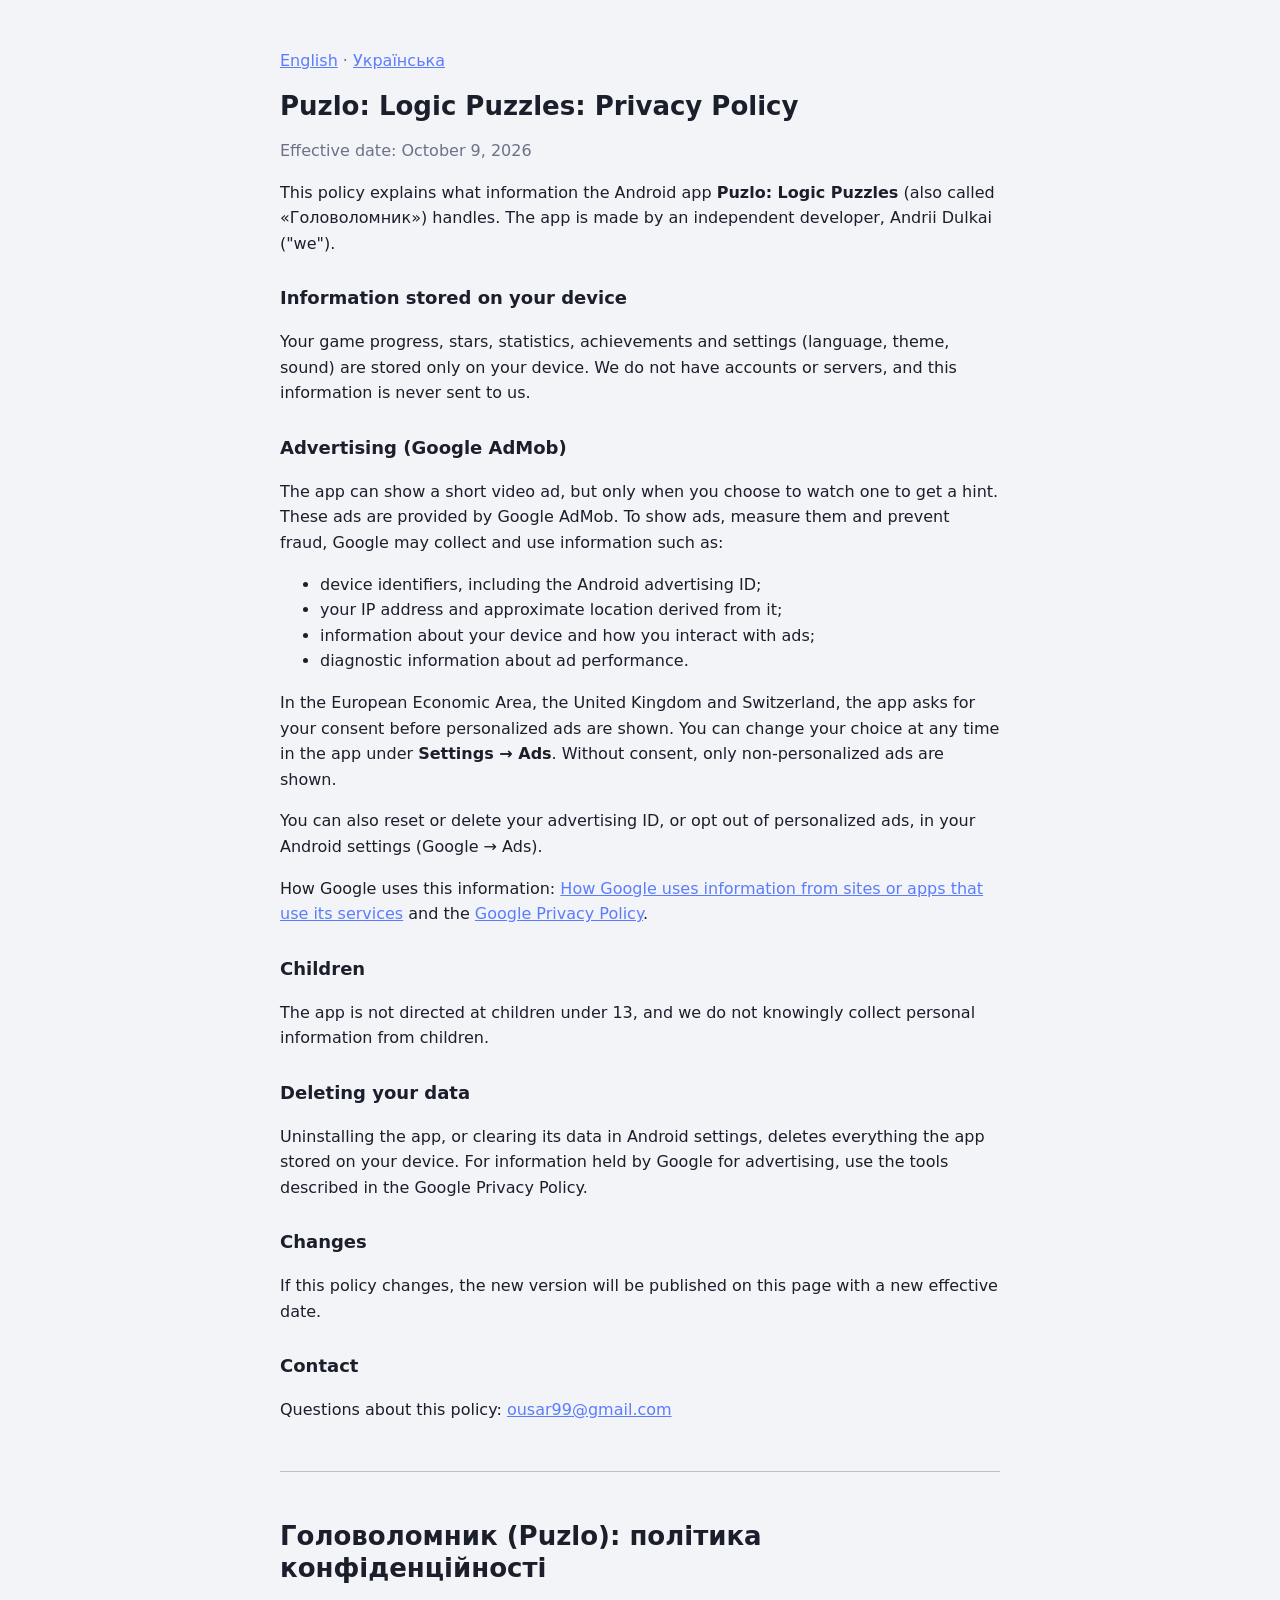
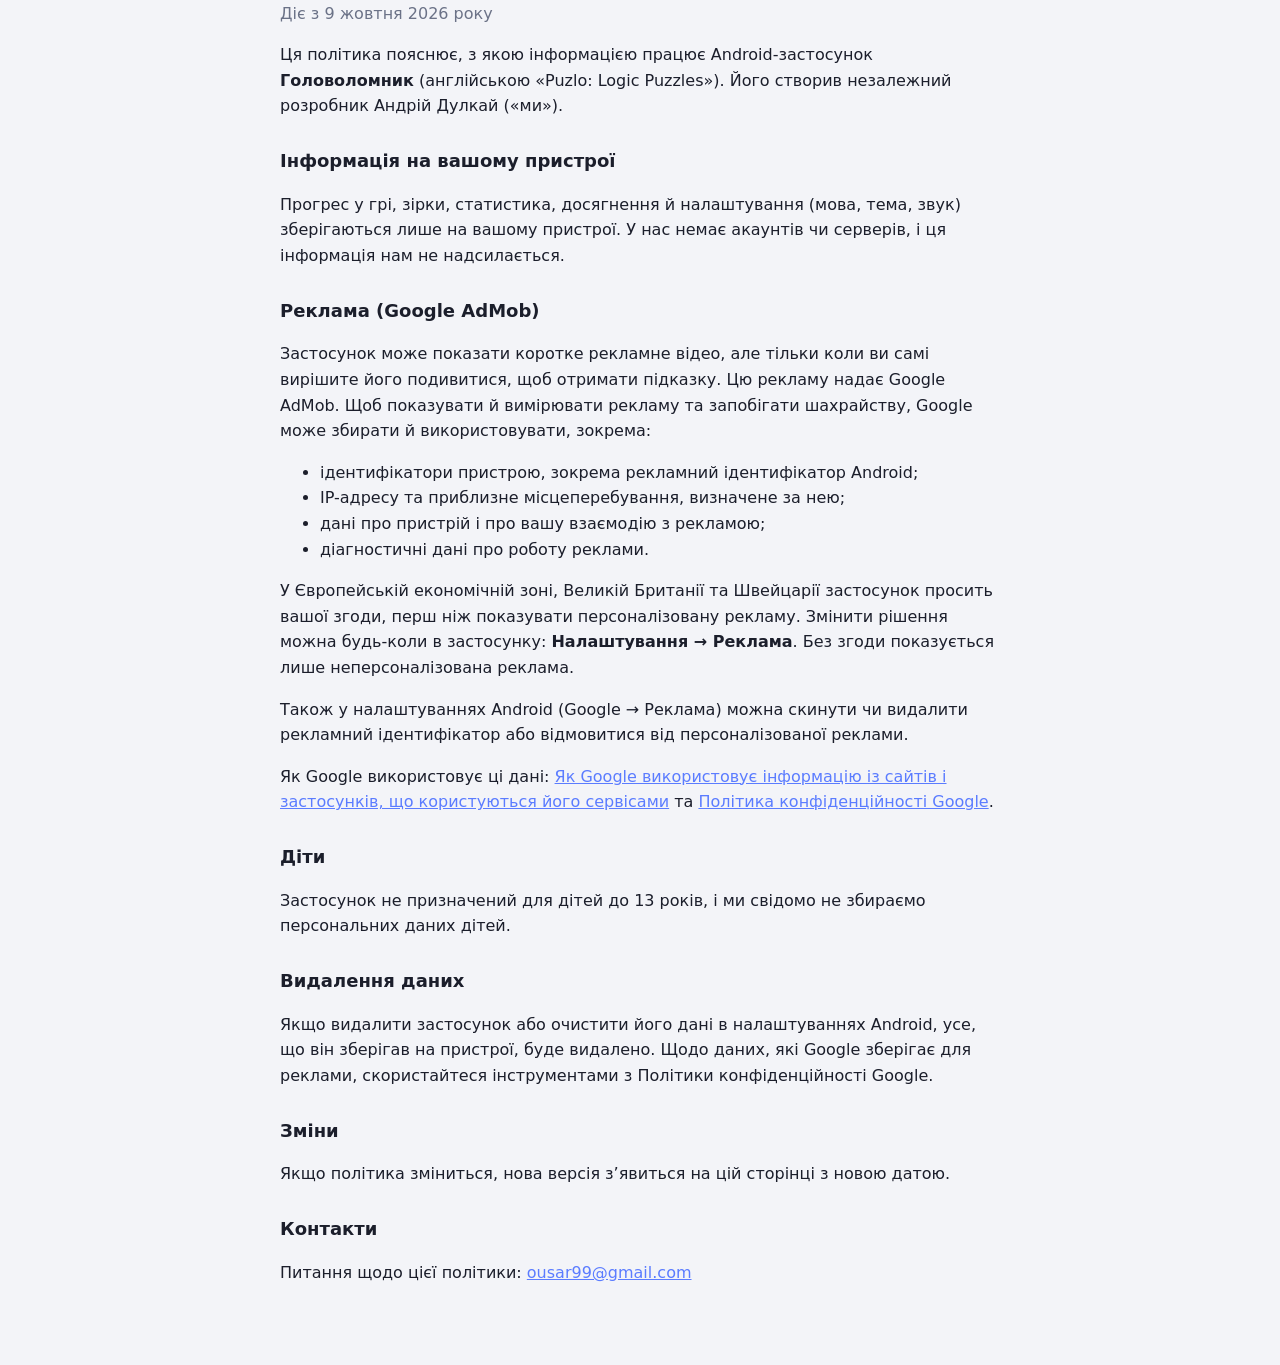
==== puzlo/privacy.html @ 97c85f90 "Puzlo website: privacy policy and app-ads.txt" ====
<!doctype html>
<html lang="en">
<head>
<meta charset="utf-8">
<meta name="viewport" content="width=device-width, initial-scale=1">
<title>Puzlo · Privacy Policy</title>
<link rel="stylesheet" href="../style.css">
</head>
<body>
<main>
  <p class="lang"><a href="#en">English</a> · <a href="#uk">Українська</a></p>

  <article id="en" lang="en">
    <h1>Puzlo: Logic Puzzles: Privacy Policy</h1>
    <p class="muted">Effective date: October 9, 2026</p>

    <p>This policy explains what information the Android app <b>Puzlo: Logic Puzzles</b> (also called «Головоломник») handles. The app is made by an independent developer, Andrii Dulkai ("we").</p>

    <h2>Information stored on your device</h2>
    <p>Your game progress, stars, statistics, achievements and settings (language, theme, sound) are stored only on your device. We do not have accounts or servers, and this information is never sent to us.</p>

    <h2>Advertising (Google AdMob)</h2>
    <p>The app can show a short video ad, but only when you choose to watch one to get a hint. These ads are provided by Google AdMob. To show ads, measure them and prevent fraud, Google may collect and use information such as:</p>
    <ul>
      <li>device identifiers, including the Android advertising ID;</li>
      <li>your IP address and approximate location derived from it;</li>
      <li>information about your device and how you interact with ads;</li>
      <li>diagnostic information about ad performance.</li>
    </ul>
    <p>In the European Economic Area, the United Kingdom and Switzerland, the app asks for your consent before personalized ads are shown. You can change your choice at any time in the app under <b>Settings → Ads</b>. Without consent, only non-personalized ads are shown.</p>
    <p>You can also reset or delete your advertising ID, or opt out of personalized ads, in your Android settings (Google → Ads).</p>
    <p>How Google uses this information: <a href="https://policies.google.com/technologies/partner-sites">How Google uses information from sites or apps that use its services</a> and the <a href="https://policies.google.com/privacy">Google Privacy Policy</a>.</p>

    <h2>Children</h2>
    <p>The app is not directed at children under 13, and we do not knowingly collect personal information from children.</p>

    <h2>Deleting your data</h2>
    <p>Uninstalling the app, or clearing its data in Android settings, deletes everything the app stored on your device. For information held by Google for advertising, use the tools described in the Google Privacy Policy.</p>

    <h2>Changes</h2>
    <p>If this policy changes, the new version will be published on this page with a new effective date.</p>

    <h2>Contact</h2>
    <p>Questions about this policy: <a href="mailto:ousar99@gmail.com">ousar99@gmail.com</a></p>
  </article>

  <hr>

  <article id="uk" lang="uk">
    <h1>Головоломник (Puzlo): політика конфіденційності</h1>
    <p class="muted">Діє з 9 жовтня 2026 року</p>

    <p>Ця політика пояснює, з якою інформацією працює Android-застосунок <b>Головоломник</b> (англійською «Puzlo: Logic Puzzles»). Його створив незалежний розробник Андрій Дулкай («ми»).</p>

    <h2>Інформація на вашому пристрої</h2>
    <p>Прогрес у грі, зірки, статистика, досягнення й налаштування (мова, тема, звук) зберігаються лише на вашому пристрої. У нас немає акаунтів чи серверів, і ця інформація нам не надсилається.</p>

    <h2>Реклама (Google AdMob)</h2>
    <p>Застосунок може показати коротке рекламне відео, але тільки коли ви самі вирішите його подивитися, щоб отримати підказку. Цю рекламу надає Google AdMob. Щоб показувати й вимірювати рекламу та запобігати шахрайству, Google може збирати й використовувати, зокрема:</p>
    <ul>
      <li>ідентифікатори пристрою, зокрема рекламний ідентифікатор Android;</li>
      <li>IP-адресу та приблизне місцеперебування, визначене за нею;</li>
      <li>дані про пристрій і про вашу взаємодію з рекламою;</li>
      <li>діагностичні дані про роботу реклами.</li>
    </ul>
    <p>У Європейській економічній зоні, Великій Британії та Швейцарії застосунок просить вашої згоди, перш ніж показувати персоналізовану рекламу. Змінити рішення можна будь-коли в застосунку: <b>Налаштування → Реклама</b>. Без згоди показується лише неперсоналізована реклама.</p>
    <p>Також у налаштуваннях Android (Google → Реклама) можна скинути чи видалити рекламний ідентифікатор або відмовитися від персоналізованої реклами.</p>
    <p>Як Google використовує ці дані: <a href="https://policies.google.com/technologies/partner-sites?hl=uk">Як Google використовує інформацію із сайтів і застосунків, що користуються його сервісами</a> та <a href="https://policies.google.com/privacy?hl=uk">Політика конфіденційності Google</a>.</p>

    <h2>Діти</h2>
    <p>Застосунок не призначений для дітей до 13 років, і ми свідомо не збираємо персональних даних дітей.</p>

    <h2>Видалення даних</h2>
    <p>Якщо видалити застосунок або очистити його дані в налаштуваннях Android, усе, що він зберігав на пристрої, буде видалено. Щодо даних, які Google зберігає для реклами, скористайтеся інструментами з Політики конфіденційності Google.</p>

    <h2>Зміни</h2>
    <p>Якщо політика зміниться, нова версія з’явиться на цій сторінці з новою датою.</p>

    <h2>Контакти</h2>
    <p>Питання щодо цієї політики: <a href="mailto:ousar99@gmail.com">ousar99@gmail.com</a></p>
  </article>
</main>
</body>
</html>
---- style.css ----
:root {
  --bg: #f3f4f8;
  --surface: #ffffff;
  --text: #1b1e2b;
  --muted: #6b7287;
  --accent: #5b7cff;
  color-scheme: light dark;
}

@media (prefers-color-scheme: dark) {
  :root {
    --bg: #12141c;
    --surface: #1c1f2b;
    --text: #eef0f6;
    --muted: #8a90a6;
    --accent: #8aa4ff;
  }
}

body {
  margin: 0;
  background: var(--bg);
  color: var(--text);
  font: 16px/1.6 system-ui, -apple-system, 'Segoe UI', Roboto, sans-serif;
}

main {
  max-width: 720px;
  margin: 0 auto;
  padding: 32px 16px 64px;
}

h1 {
  font-size: 26px;
  line-height: 1.25;
  margin: 8px 0 4px;
}

h2 {
  font-size: 18px;
  margin: 28px 0 6px;
}

a {
  color: var(--accent);
}

.muted,
.lang {
  color: var(--muted);
}

hr {
  margin: 48px 0;
  border: 0;
  border-top: 1px solid color-mix(in srgb, var(--muted) 40%, transparent);
}

.card {
  display: flex;
  align-items: center;
  gap: 16px;
  padding: 16px;
  border-radius: 16px;
  background: var(--surface);
}

.card img {
  width: 72px;
  height: 72px;
  border-radius: 16px;
}
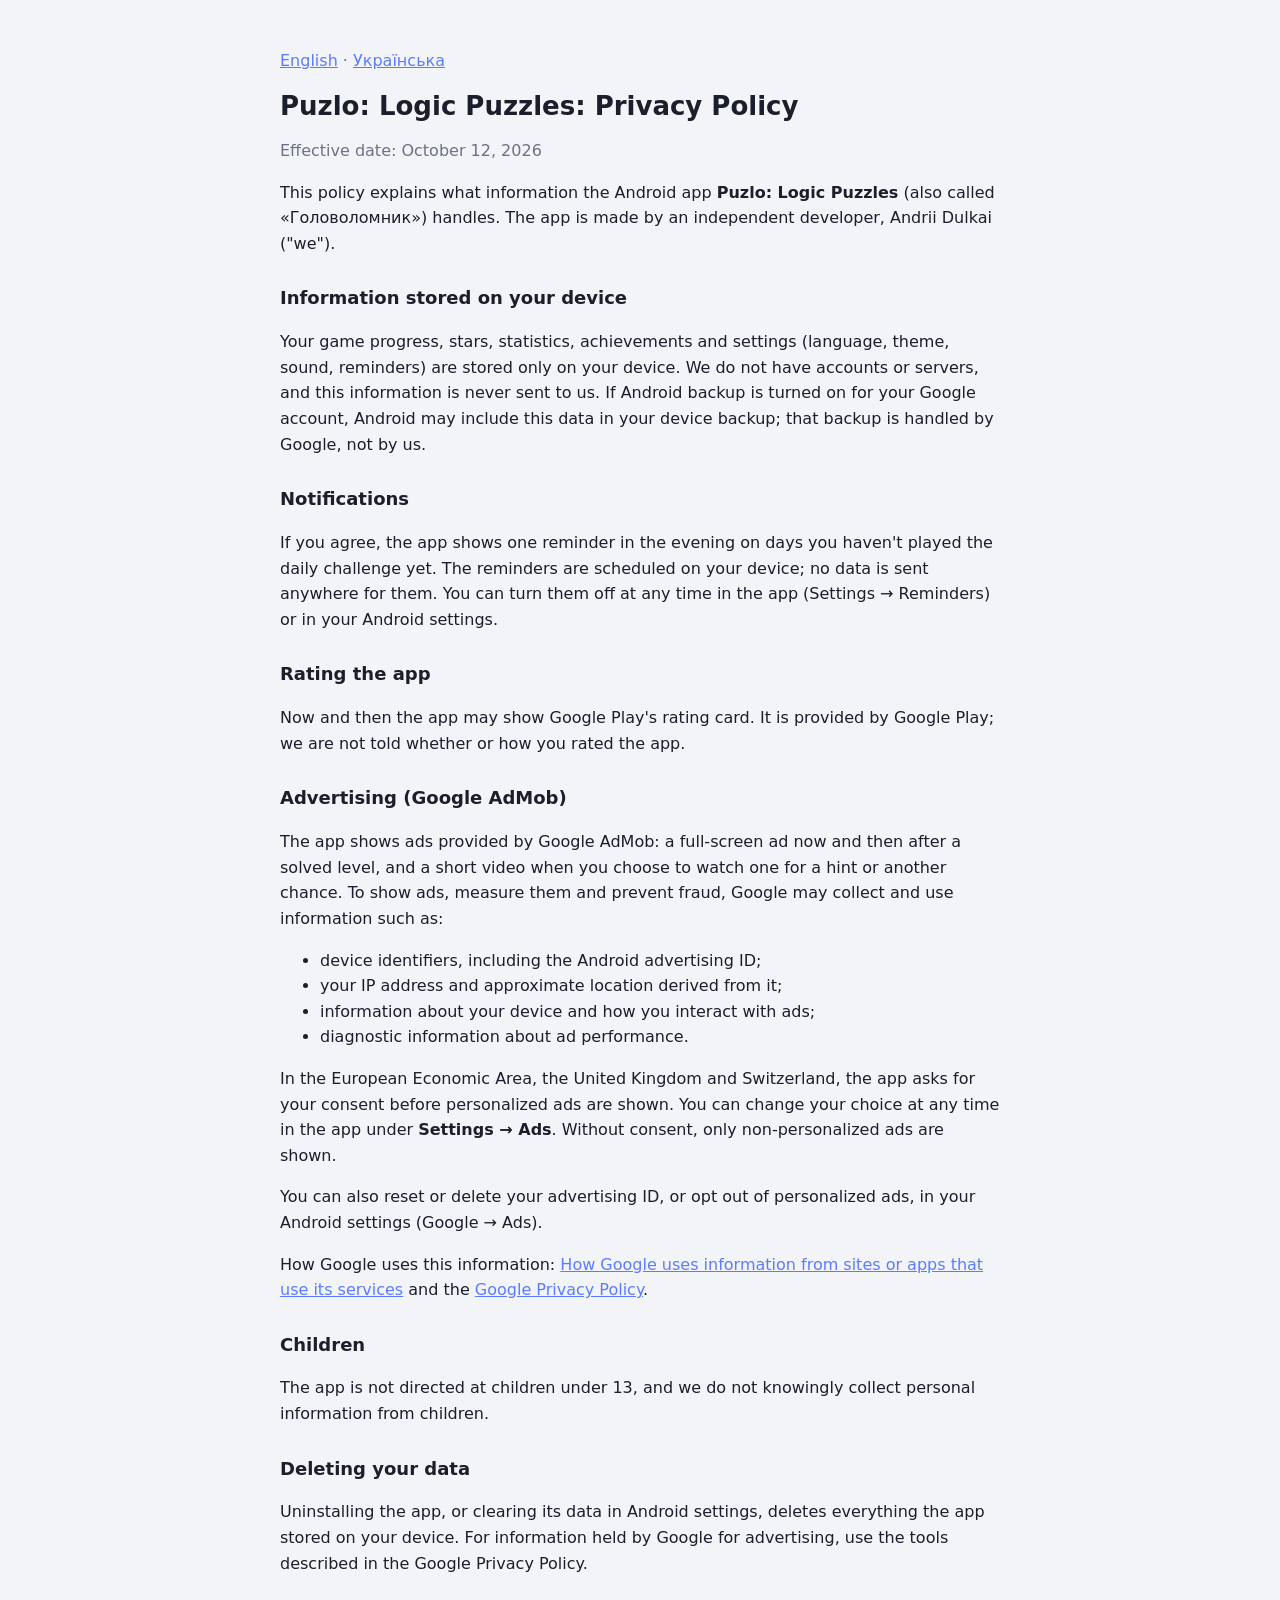
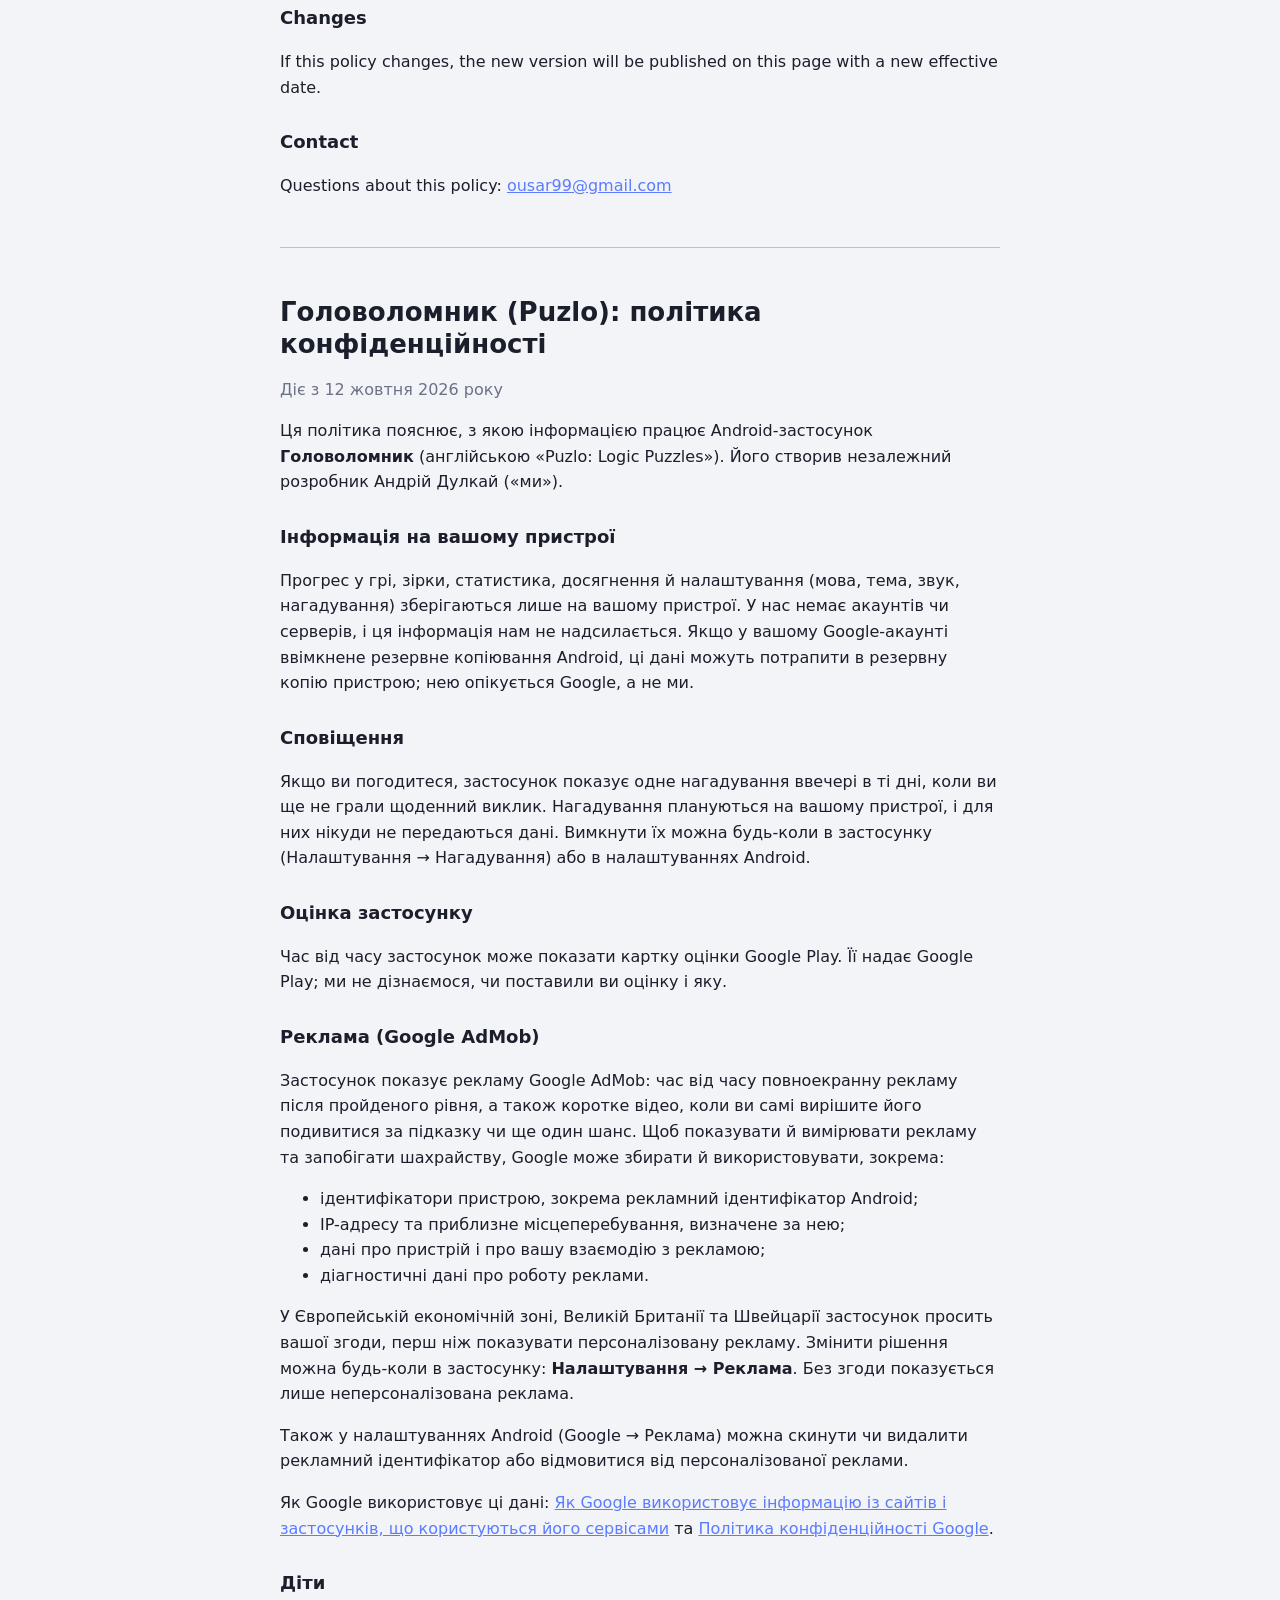
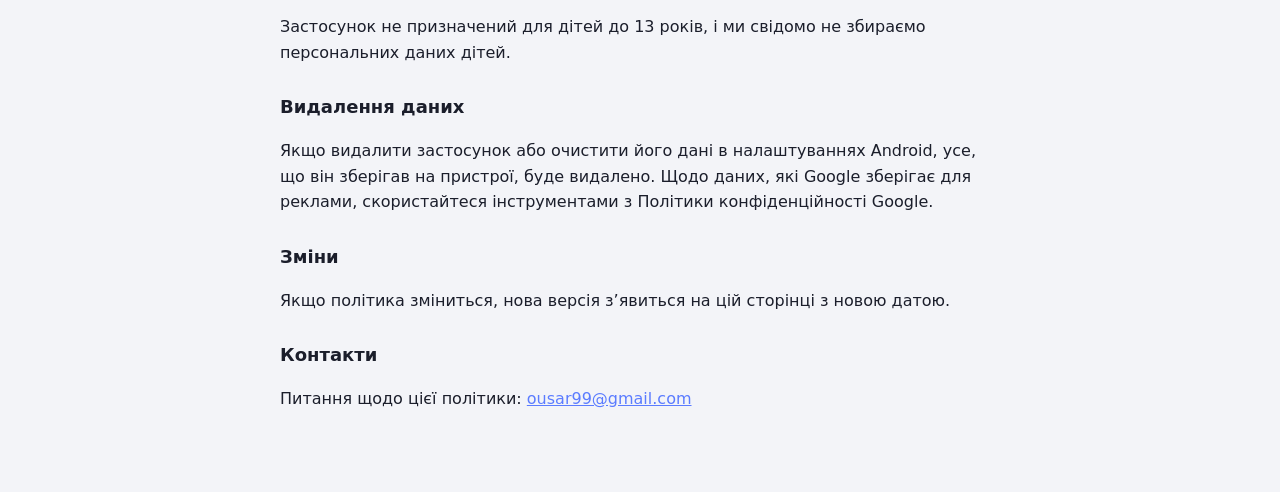
==== commit fb905bbe: "Privacy policy: ads between levels, reminders, rating card, backup Describe the full-screen ad after" ====
--- a/puzlo/privacy.html
+++ b/puzlo/privacy.html
@@ -12,15 +12,21 @@
 
   <article id="en" lang="en">
     <h1>Puzlo: Logic Puzzles: Privacy Policy</h1>
-    <p class="muted">Effective date: October 9, 2026</p>
+    <p class="muted">Effective date: October 12, 2026</p>
 
     <p>This policy explains what information the Android app <b>Puzlo: Logic Puzzles</b> (also called «Головоломник») handles. The app is made by an independent developer, Andrii Dulkai ("we").</p>
 
     <h2>Information stored on your device</h2>
-    <p>Your game progress, stars, statistics, achievements and settings (language, theme, sound) are stored only on your device. We do not have accounts or servers, and this information is never sent to us.</p>
+    <p>Your game progress, stars, statistics, achievements and settings (language, theme, sound, reminders) are stored only on your device. We do not have accounts or servers, and this information is never sent to us. If Android backup is turned on for your Google account, Android may include this data in your device backup; that backup is handled by Google, not by us.</p>
+
+    <h2>Notifications</h2>
+    <p>If you agree, the app shows one reminder in the evening on days you haven't played the daily challenge yet. The reminders are scheduled on your device; no data is sent anywhere for them. You can turn them off at any time in the app (Settings → Reminders) or in your Android settings.</p>
+
+    <h2>Rating the app</h2>
+    <p>Now and then the app may show Google Play's rating card. It is provided by Google Play; we are not told whether or how you rated the app.</p>
 
     <h2>Advertising (Google AdMob)</h2>
-    <p>The app can show a short video ad, but only when you choose to watch one to get a hint. These ads are provided by Google AdMob. To show ads, measure them and prevent fraud, Google may collect and use information such as:</p>
+    <p>The app shows ads provided by Google AdMob: a full-screen ad now and then after a solved level, and a short video when you choose to watch one for a hint or another chance. To show ads, measure them and prevent fraud, Google may collect and use information such as:</p>
     <ul>
       <li>device identifiers, including the Android advertising ID;</li>
       <li>your IP address and approximate location derived from it;</li>
@@ -48,15 +54,21 @@
 
   <article id="uk" lang="uk">
     <h1>Головоломник (Puzlo): політика конфіденційності</h1>
-    <p class="muted">Діє з 9 жовтня 2026 року</p>
+    <p class="muted">Діє з 12 жовтня 2026 року</p>
 
     <p>Ця політика пояснює, з якою інформацією працює Android-застосунок <b>Головоломник</b> (англійською «Puzlo: Logic Puzzles»). Його створив незалежний розробник Андрій Дулкай («ми»).</p>
 
     <h2>Інформація на вашому пристрої</h2>
-    <p>Прогрес у грі, зірки, статистика, досягнення й налаштування (мова, тема, звук) зберігаються лише на вашому пристрої. У нас немає акаунтів чи серверів, і ця інформація нам не надсилається.</p>
+    <p>Прогрес у грі, зірки, статистика, досягнення й налаштування (мова, тема, звук, нагадування) зберігаються лише на вашому пристрої. У нас немає акаунтів чи серверів, і ця інформація нам не надсилається. Якщо у вашому Google-акаунті ввімкнене резервне копіювання Android, ці дані можуть потрапити в резервну копію пристрою; нею опікується Google, а не ми.</p>
+
+    <h2>Сповіщення</h2>
+    <p>Якщо ви погодитеся, застосунок показує одне нагадування ввечері в ті дні, коли ви ще не грали щоденний виклик. Нагадування плануються на вашому пристрої, і для них нікуди не передаються дані. Вимкнути їх можна будь-коли в застосунку (Налаштування → Нагадування) або в налаштуваннях Android.</p>
+
+    <h2>Оцінка застосунку</h2>
+    <p>Час від часу застосунок може показати картку оцінки Google Play. Її надає Google Play; ми не дізнаємося, чи поставили ви оцінку і яку.</p>
 
     <h2>Реклама (Google AdMob)</h2>
-    <p>Застосунок може показати коротке рекламне відео, але тільки коли ви самі вирішите його подивитися, щоб отримати підказку. Цю рекламу надає Google AdMob. Щоб показувати й вимірювати рекламу та запобігати шахрайству, Google може збирати й використовувати, зокрема:</p>
+    <p>Застосунок показує рекламу Google AdMob: час від часу повноекранну рекламу після пройденого рівня, а також коротке відео, коли ви самі вирішите його подивитися за підказку чи ще один шанс. Щоб показувати й вимірювати рекламу та запобігати шахрайству, Google може збирати й використовувати, зокрема:</p>
     <ul>
       <li>ідентифікатори пристрою, зокрема рекламний ідентифікатор Android;</li>
       <li>IP-адресу та приблизне місцеперебування, визначене за нею;</li>
